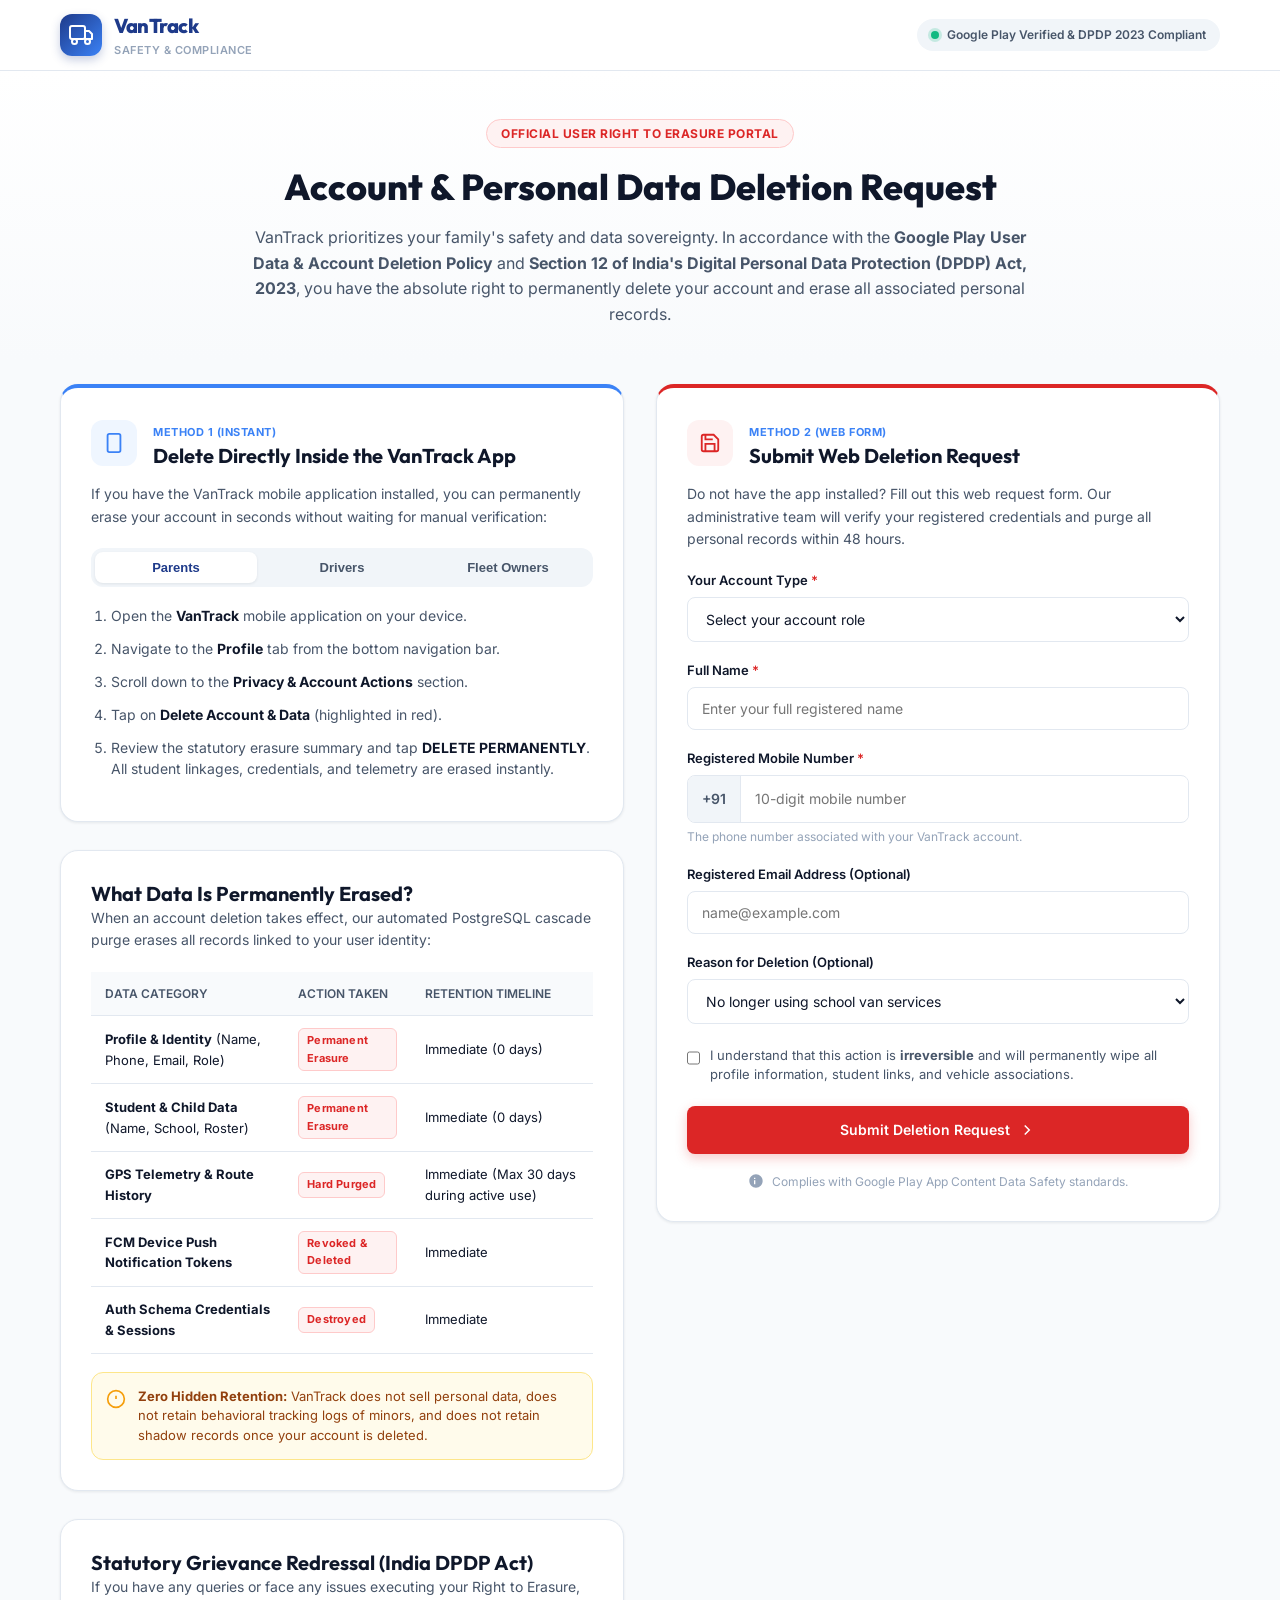
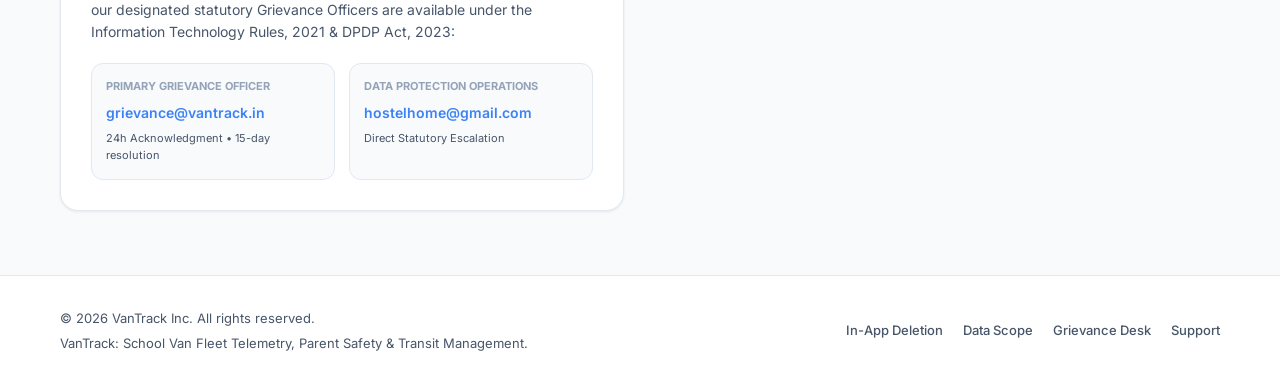
==== index.html @ 1c8c34f9 "Initial commit: VanTrack account deletion portal" ====
<!DOCTYPE html>
<html lang="en">
<head>
  <meta charset="UTF-8">
  <meta name="viewport" content="width=device-width, initial-scale=1.0">
  <title>Account & Data Deletion | VanTrack Official Portal</title>
  <meta name="description" content="Official account and personal data deletion portal for the VanTrack mobile application. Request erasure under Google Play Store policy and India DPDP Act 2023.">
  <meta name="robots" content="index, follow">
  
  <!-- Google Fonts: Outfit & Inter -->
  <link rel="preconnect" href="https://fonts.googleapis.com">
  <link rel="preconnect" href="https://fonts.gstatic.com" crossorigin>
  <link href="https://fonts.googleapis.com/css2?family=Inter:wght@400;500;600;700&family=Outfit:wght@500;600;700;800&display=swap" rel="stylesheet">
  
  <!-- Stylesheet -->
  <link rel="stylesheet" href="styles.css">
</head>
<body>
  <!-- Header / Navigation -->
  <header class="site-header">
    <div class="container header-container">
      <div class="brand">
        <div class="brand-icon">
          <svg viewBox="0 0 24 24" width="24" height="24" fill="none" stroke="currentColor" stroke-width="2" stroke-linecap="round" stroke-linejoin="round">
            <rect x="1" y="3" width="15" height="13" rx="2"></rect>
            <polygon points="16 8 20 8 23 11 23 16 16 16 16 8"></polygon>
            <circle cx="5.5" cy="18.5" r="2.5"></circle>
            <circle cx="18.5" cy="18.5" r="2.5"></circle>
          </svg>
        </div>
        <div class="brand-text">
          <span class="brand-title">VanTrack</span>
          <span class="brand-badge">Safety & Compliance</span>
        </div>
      </div>
      <div class="header-status">
        <span class="status-indicator"></span>
        <span class="status-label">Google Play Verified & DPDP 2023 Compliant</span>
      </div>
    </div>
  </header>

  <!-- Hero Section -->
  <main>
    <section class="hero-section">
      <div class="container hero-container">
        <div class="hero-tag">Official User Right to Erasure Portal</div>
        <h1 class="hero-title">Account & Personal Data Deletion Request</h1>
        <p class="hero-subtitle">
          VanTrack prioritizes your family's safety and data sovereignty. In accordance with the 
          <strong>Google Play User Data & Account Deletion Policy</strong> and <strong>Section 12 of India's Digital Personal Data Protection (DPDP) Act, 2023</strong>, 
          you have the absolute right to permanently delete your account and erase all associated personal records.
        </p>
      </div>
    </section>

    <!-- Content Grid -->
    <div class="container main-content-grid">
      
      <!-- Left Column: Options & Instructions -->
      <div class="info-column">
        
        <!-- Method 1: Instant In-App Deletion -->
        <article class="card highlight-card" id="in-app-instructions">
          <div class="card-header">
            <div class="card-icon in-app-icon">
              <svg viewBox="0 0 24 24" width="22" height="22" fill="none" stroke="currentColor" stroke-width="2">
                <rect x="5" y="2" width="14" height="20" rx="2" ry="2"></rect>
                <line x1="12" y1="18" x2="12.01" y2="18"></line>
              </svg>
            </div>
            <div>
              <span class="step-badge">Method 1 (Instant)</span>
              <h2 class="card-title">Delete Directly Inside the VanTrack App</h2>
            </div>
          </div>
          <p class="card-description">
            If you have the VanTrack mobile application installed, you can permanently erase your account in seconds without waiting for manual verification:
          </p>

          <!-- Role Selector Tabs -->
          <div class="tabs-nav" role="tablist">
            <button class="tab-btn active" id="tab-parent" data-target="guide-parent" role="tab">Parents</button>
            <button class="tab-btn" id="tab-driver" data-target="guide-driver" role="tab">Drivers</button>
            <button class="tab-btn" id="tab-owner" data-target="guide-owner" role="tab">Fleet Owners</button>
          </div>

          <!-- Guide Contents -->
          <div class="guide-content active" id="guide-parent">
            <ol class="step-list">
              <li>Open the <strong>VanTrack</strong> mobile application on your device.</li>
              <li>Navigate to the <strong>Profile</strong> tab from the bottom navigation bar.</li>
              <li>Scroll down to the <strong>Privacy & Account Actions</strong> section.</li>
              <li>Tap on <strong>Delete Account & Data</strong> (highlighted in red).</li>
              <li>Review the statutory erasure summary and tap <strong>DELETE PERMANENTLY</strong>. All student linkages, credentials, and telemetry are erased instantly.</li>
            </ol>
          </div>

          <div class="guide-content" id="guide-driver">
            <ol class="step-list">
              <li>Open the <strong>VanTrack Driver App</strong>.</li>
              <li>From the top-right menu or dashboard header, tap on <strong>Account Settings</strong>.</li>
              <li>Scroll to the <strong>Privacy & 30-Day Purge Policy</strong> section.</li>
              <li>Select <strong>Delete Account</strong> and confirm the prompt. Your driver license credentials, route linkages, and live telemetry stop and purge immediately.</li>
            </ol>
          </div>

          <div class="guide-content" id="guide-owner">
            <ol class="step-list">
              <li>Open the <strong>VanTrack Fleet Portal</strong> app.</li>
              <li>Open your <strong>Fleet Profile & Settings</strong>.</li>
              <li>Scroll to the <strong>Privacy & Account Actions</strong> card.</li>
              <li>Tap <strong>Delete Account & Records</strong> and confirm. Fleet roster associations, invitations, and company data will be permanently wiped.</li>
            </ol>
          </div>
        </article>

        <!-- Data Deletion Scope Details -->
        <article class="card" id="data-scope-card">
          <h2 class="card-title">What Data Is Permanently Erased?</h2>
          <p class="card-description">When an account deletion takes effect, our automated PostgreSQL cascade purge erases all records linked to your user identity:</p>
          
          <div class="table-wrapper">
            <table class="data-table">
              <thead>
                <tr>
                  <th>Data Category</th>
                  <th>Action Taken</th>
                  <th>Retention Timeline</th>
                </tr>
              </thead>
              <tbody>
                <tr>
                  <td><strong>Profile & Identity</strong> (Name, Phone, Email, Role)</td>
                  <td><span class="badge badge-purge">Permanent Erasure</span></td>
                  <td>Immediate (0 days)</td>
                </tr>
                <tr>
                  <td><strong>Student & Child Data</strong> (Name, School, Roster)</td>
                  <td><span class="badge badge-purge">Permanent Erasure</span></td>
                  <td>Immediate (0 days)</td>
                </tr>
                <tr>
                  <td><strong>GPS Telemetry & Route History</strong></td>
                  <td><span class="badge badge-purge">Hard Purged</span></td>
                  <td>Immediate (Max 30 days during active use)</td>
                </tr>
                <tr>
                  <td><strong>FCM Device Push Notification Tokens</strong></td>
                  <td><span class="badge badge-purge">Revoked & Deleted</span></td>
                  <td>Immediate</td>
                </tr>
                <tr>
                  <td><strong>Auth Schema Credentials & Sessions</strong></td>
                  <td><span class="badge badge-purge">Destroyed</span></td>
                  <td>Immediate</td>
                </tr>
              </tbody>
            </table>
          </div>
          <div class="alert-box">
            <svg viewBox="0 0 24 24" width="20" height="20" fill="none" stroke="currentColor" stroke-width="2">
              <circle cx="12" cy="12" r="10"></circle>
              <line x1="12" y1="8" x2="12" y2="12"></line>
              <line x1="12" y1="16" x2="12.01" y2="16"></line>
            </svg>
            <div>
              <strong>Zero Hidden Retention:</strong> VanTrack does not sell personal data, does not retain behavioral tracking logs of minors, and does not retain shadow records once your account is deleted.
            </div>
          </div>
        </article>

        <!-- DPDP & Statutory Grievance -->
        <article class="card" id="grievance-card">
          <h2 class="card-title">Statutory Grievance Redressal (India DPDP Act)</h2>
          <p class="card-description">If you have any queries or face any issues executing your Right to Erasure, our designated statutory Grievance Officers are available under the Information Technology Rules, 2021 & DPDP Act, 2023:</p>
          <div class="contact-grid">
            <div class="contact-box">
              <span class="contact-role">Primary Grievance Officer</span>
              <span class="contact-value"><a href="mailto:grievance@vantrack.in">grievance@vantrack.in</a></span>
              <span class="contact-sla">24h Acknowledgment &bull; 15-day resolution</span>
            </div>
            <div class="contact-box">
              <span class="contact-role">Data Protection Operations</span>
              <span class="contact-value"><a href="mailto:hostelhome@gmail.com">hostelhome@gmail.com</a></span>
              <span class="contact-sla">Direct Statutory Escalation</span>
            </div>
          </div>
        </article>
      </div>

      <!-- Right Column: Web Deletion Request Form -->
      <div class="form-column">
        <article class="card form-card" id="web-request-card">
          <div class="card-header">
            <div class="card-icon web-icon">
              <svg viewBox="0 0 24 24" width="22" height="22" fill="none" stroke="currentColor" stroke-width="2">
                <path d="M19 21H5a2 2 0 0 1-2-2V5a2 2 0 0 1 2-2h11l5 5v11a2 2 0 0 1-2 2z"></path>
                <polyline points="17 21 17 13 7 13 7 21"></polyline>
                <polyline points="7 3 7 8 15 8"></polyline>
              </svg>
            </div>
            <div>
              <span class="step-badge">Method 2 (Web Form)</span>
              <h2 class="card-title">Submit Web Deletion Request</h2>
            </div>
          </div>
          <p class="card-description">
            Do not have the app installed? Fill out this web request form. Our administrative team will verify your registered credentials and purge all personal records within 48 hours.
          </p>

          <form id="deletion-form" novalidate>
            <!-- User Role Selection -->
            <div class="form-group">
              <label for="user-role" class="form-label">Your Account Type <span class="required">*</span></label>
              <select id="user-role" class="form-control" required>
                <option value="" disabled selected>Select your account role</option>
                <option value="Parent / Guardian">Parent / Guardian</option>
                <option value="School Van Driver">School Van Driver</option>
                <option value="Fleet / Van Owner">Fleet / Van Owner</option>
              </select>
            </div>

            <!-- Full Name -->
            <div class="form-group">
              <label for="user-name" class="form-label">Full Name <span class="required">*</span></label>
              <input type="text" id="user-name" class="form-control" placeholder="Enter your full registered name" required>
            </div>

            <!-- Registered Phone Number -->
            <div class="form-group">
              <label for="user-phone" class="form-label">Registered Mobile Number <span class="required">*</span></label>
              <div class="input-with-prefix">
                <span class="prefix">+91</span>
                <input type="tel" id="user-phone" class="form-control" placeholder="10-digit mobile number" pattern="[0-9]{10}" required>
              </div>
              <span class="form-hint">The phone number associated with your VanTrack account.</span>
            </div>

            <!-- Registered Email -->
            <div class="form-group">
              <label for="user-email" class="form-label">Registered Email Address (Optional)</label>
              <input type="email" id="user-email" class="form-control" placeholder="name@example.com">
            </div>

            <!-- Reason for Deletion -->
            <div class="form-group">
              <label for="deletion-reason" class="form-label">Reason for Deletion (Optional)</label>
              <select id="deletion-reason" class="form-control">
                <option value="No longer using school van services">No longer using school van services</option>
                <option value="Child graduated or changed school">Child graduated or changed school</option>
                <option value="Privacy / Data concerns">Privacy / Data concerns</option>
                <option value="Driver / Owner changed fleet">Driver / Owner changed fleet</option>
                <option value="Other">Other</option>
              </select>
            </div>

            <!-- Confirmation Checkbox -->
            <div class="form-checkbox-group">
              <input type="checkbox" id="confirm-deletion" class="form-checkbox" required>
              <label for="confirm-deletion" class="checkbox-label">
                I understand that this action is <strong>irreversible</strong> and will permanently wipe all profile information, student links, and vehicle associations.
              </label>
            </div>

            <!-- Submit Button -->
            <button type="submit" id="submit-btn" class="btn btn-delete">
              <span class="btn-text">Submit Deletion Request</span>
              <svg viewBox="0 0 24 24" width="18" height="18" fill="none" stroke="currentColor" stroke-width="2">
                <polyline points="9 18 15 12 9 6"></polyline>
              </svg>
            </button>
          </form>

          <div class="google-policy-footer">
            <svg viewBox="0 0 24 24" width="16" height="16" fill="currentColor">
              <path d="M12 2C6.48 2 2 6.48 2 12s4.48 10 10 10 10-4.48 10-10S17.52 2 12 2zm-1 15h-2v-6h2v6zm0-8h-2V7h2v2z"/>
            </svg>
            <span>Complies with Google Play App Content Data Safety standards.</span>
          </div>
        </article>
      </div>

    </div>
  </main>

  <!-- Submission Confirmation Modal -->
  <div class="modal-backdrop" id="confirmation-modal" aria-hidden="true" role="dialog">
    <div class="modal-card">
      <div class="modal-header">
        <div class="modal-icon-success">
          <svg viewBox="0 0 24 24" width="28" height="28" fill="none" stroke="currentColor" stroke-width="2.5">
            <polyline points="20 6 9 17 4 12"></polyline>
          </svg>
        </div>
        <h3 class="modal-title">Deletion Request Prepared</h3>
      </div>
      <div class="modal-body">
        <p>Your official request has been generated with Reference ID:</p>
        <div class="ticket-id-badge" id="modal-ticket-id">VT-DEL-000000</div>
        
        <div class="modal-details" id="modal-summary-content">
          <!-- Populated by script.js -->
        </div>

        <p class="modal-instructions">
          To complete your verified identity check, tap the button below to dispatch this pre-filled request directly to our Data Protection & Grievance desk.
        </p>
      </div>
      <div class="modal-actions">
        <button type="button" class="btn btn-secondary" id="modal-copy-btn">Copy Details</button>
        <a href="#" class="btn btn-primary" id="modal-email-btn">Dispatch via Email</a>
      </div>
    </div>
  </div>

  <!-- Footer -->
  <footer class="site-footer">
    <div class="container footer-container">
      <div class="footer-left">
        <p>&copy; 2026 VanTrack Inc. All rights reserved.</p>
        <p class="footer-note">VanTrack: School Van Fleet Telemetry, Parent Safety & Transit Management.</p>
      </div>
      <div class="footer-links">
        <a href="#in-app-instructions">In-App Deletion</a>
        <a href="#data-scope-card">Data Scope</a>
        <a href="mailto:grievance@vantrack.in">Grievance Desk</a>
        <a href="mailto:support@vantrack.in">Support</a>
      </div>
    </div>
  </footer>

  <!-- Script -->
  <script src="script.js"></script>
</body>
</html>
---- styles.css ----
/* ==============================================================================
   VanTrack Account Deletion & Data Erasure Portal Stylesheet
   Mobile-Optimized & Responsive Clean Design System
   ============================================================================== */

:root {
  --primary: #1E3A8A;
  --primary-light: #3B82F6;
  --accent: #F59E0B;
  --bg-main: #F8FAFC;
  --bg-surface: #FFFFFF;
  --text-primary: #0F172A;
  --text-secondary: #475569;
  --text-muted: #94A3B8;
  --border-light: #E2E8F0;
  --danger: #DC2626;
  --danger-hover: #B91C1C;
  --danger-bg: #FEF2F2;
  --danger-border: #FECACA;
  --success: #10B981;
  --success-bg: #ECFDF5;
  --shadow-sm: 0 1px 3px rgba(15, 23, 42, 0.08);
  --shadow-md: 0 4px 12px rgba(15, 23, 42, 0.08);
  --shadow-lg: 0 10px 25px rgba(15, 23, 42, 0.1);
  --radius-sm: 8px;
  --radius-md: 12px;
  --radius-lg: 18px;
  --font-heading: 'Outfit', sans-serif;
  --font-body: 'Inter', -apple-system, BlinkMacSystemFont, 'Segoe UI', Roboto, sans-serif;
}

* {
  box-sizing: border-box;
  margin: 0;
  padding: 0;
}

body {
  font-family: var(--font-body);
  background-color: var(--bg-main);
  color: var(--text-primary);
  line-height: 1.6;
  -webkit-font-smoothing: antialiased;
}

/* Containers */
.container {
  width: 100%;
  max-width: 1200px;
  margin: 0 auto;
  padding: 0 20px;
}

/* Header */
.site-header {
  background: #FFFFFF;
  border-bottom: 1px solid var(--border-light);
  position: sticky;
  top: 0;
  z-index: 50;
  backdrop-filter: blur(8px);
}

.header-container {
  display: flex;
  align-items: center;
  justify-content: space-between;
  height: 70px;
}

.brand {
  display: flex;
  align-items: center;
  gap: 12px;
}

.brand-icon {
  background: linear-gradient(135deg, var(--primary), var(--primary-light));
  color: #FFFFFF;
  width: 42px;
  height: 42px;
  border-radius: var(--radius-md);
  display: flex;
  align-items: center;
  justify-content: center;
  box-shadow: 0 4px 10px rgba(30, 58, 138, 0.25);
}

.brand-text {
  display: flex;
  flex-direction: column;
}

.brand-title {
  font-family: var(--font-heading);
  font-size: 20px;
  font-weight: 800;
  color: var(--primary);
  letter-spacing: -0.5px;
}

.brand-badge {
  font-size: 11px;
  font-weight: 600;
  text-transform: uppercase;
  letter-spacing: 0.5px;
  color: var(--text-muted);
}

.header-status {
  display: flex;
  align-items: center;
  gap: 8px;
  background: #F1F5F9;
  padding: 6px 14px;
  border-radius: 30px;
}

.status-indicator {
  width: 8px;
  height: 8px;
  border-radius: 50%;
  background-color: var(--success);
  box-shadow: 0 0 0 3px rgba(16, 185, 129, 0.2);
}

.status-label {
  font-size: 12px;
  font-weight: 600;
  color: var(--text-secondary);
}

/* Hero Section */
.hero-section {
  padding: 48px 0 32px 0;
  text-align: center;
  background: linear-gradient(180deg, #FFFFFF 0%, var(--bg-main) 100%);
}

.hero-tag {
  display: inline-block;
  background-color: var(--danger-bg);
  color: var(--danger);
  border: 1px solid var(--danger-border);
  font-size: 12px;
  font-weight: 700;
  text-transform: uppercase;
  letter-spacing: 0.5px;
  padding: 4px 14px;
  border-radius: 20px;
  margin-bottom: 16px;
}

.hero-title {
  font-family: var(--font-heading);
  font-size: 36px;
  font-weight: 800;
  color: var(--text-primary);
  line-height: 1.25;
  margin-bottom: 16px;
}

.hero-subtitle {
  max-width: 780px;
  margin: 0 auto;
  font-size: 16px;
  color: var(--text-secondary);
  line-height: 1.6;
}

/* Main Grid Layout */
.main-content-grid {
  display: grid;
  grid-template-columns: 1fr 1fr;
  gap: 32px;
  margin: 24px auto 64px auto;
  align-items: start;
}

.info-column,
.form-column {
  display: flex;
  flex-direction: column;
  gap: 28px;
}

/* Card Styling */
.card {
  background: var(--bg-surface);
  border: 1px solid var(--border-light);
  border-radius: var(--radius-lg);
  padding: 30px;
  box-shadow: var(--shadow-sm);
  transition: transform 0.2s ease, box-shadow 0.2s ease;
}

.card:hover {
  box-shadow: var(--shadow-md);
}

.highlight-card {
  border-top: 4px solid var(--primary-light);
}

.card-header {
  display: flex;
  align-items: center;
  gap: 16px;
  margin-bottom: 14px;
}

.card-icon {
  width: 46px;
  height: 46px;
  border-radius: var(--radius-md);
  display: flex;
  align-items: center;
  justify-content: center;
  flex-shrink: 0;
}

.in-app-icon {
  background: #EFF6FF;
  color: var(--primary-light);
}

.web-icon {
  background: var(--danger-bg);
  color: var(--danger);
}

.step-badge {
  font-size: 11px;
  font-weight: 700;
  text-transform: uppercase;
  color: var(--primary-light);
  letter-spacing: 0.5px;
}

.card-title {
  font-family: var(--font-heading);
  font-size: 20px;
  font-weight: 700;
  color: var(--text-primary);
  line-height: 1.3;
}

.card-description {
  font-size: 14px;
  color: var(--text-secondary);
  margin-bottom: 20px;
}

/* Tabs */
.tabs-nav {
  display: flex;
  background: #F1F5F9;
  border-radius: var(--radius-md);
  padding: 4px;
  gap: 4px;
  margin-bottom: 18px;
}

.tab-btn {
  flex: 1;
  border: none;
  background: transparent;
  padding: 8px 12px;
  font-size: 13px;
  font-weight: 600;
  color: var(--text-secondary);
  border-radius: var(--radius-sm);
  cursor: pointer;
  transition: all 0.2s ease;
}

.tab-btn.active {
  background: #FFFFFF;
  color: var(--primary);
  box-shadow: var(--shadow-sm);
}

/* Step List */
.guide-content {
  display: none;
}

.guide-content.active {
  display: block;
}

.step-list {
  padding-left: 20px;
  font-size: 14px;
  color: var(--text-secondary);
}

.step-list li {
  margin-bottom: 12px;
  line-height: 1.5;
}

.step-list li strong {
  color: var(--text-primary);
}

/* Table */
.table-wrapper {
  overflow-x: auto;
  margin-bottom: 18px;
}

.data-table {
  width: 100%;
  border-collapse: collapse;
  font-size: 13px;
}

.data-table th,
.data-table td {
  padding: 12px 14px;
  text-align: left;
  border-bottom: 1px solid var(--border-light);
}

.data-table th {
  background: #F8FAFC;
  color: var(--text-secondary);
  font-weight: 600;
  font-size: 12px;
  text-transform: uppercase;
}

.badge {
  display: inline-block;
  padding: 3px 8px;
  border-radius: 6px;
  font-size: 11px;
  font-weight: 700;
  letter-spacing: 0.2px;
}

.badge-purge {
  background: var(--danger-bg);
  color: var(--danger);
  border: 1px solid var(--danger-border);
}

/* Alert Box */
.alert-box {
  display: flex;
  align-items: flex-start;
  gap: 12px;
  background: #FFFBEB;
  border: 1px solid #FDE68A;
  padding: 14px;
  border-radius: var(--radius-md);
  font-size: 13px;
  color: #92400E;
  line-height: 1.5;
}

.alert-box svg {
  flex-shrink: 0;
  margin-top: 2px;
  color: var(--accent);
}

/* Contact Grid */
.contact-grid {
  display: grid;
  grid-template-columns: 1fr 1fr;
  gap: 14px;
  margin-top: 14px;
}

.contact-box {
  background: #F8FAFC;
  border: 1px solid var(--border-light);
  border-radius: var(--radius-md);
  padding: 14px;
  display: flex;
  flex-direction: column;
}

.contact-role {
  font-size: 11px;
  font-weight: 700;
  text-transform: uppercase;
  color: var(--text-muted);
  margin-bottom: 4px;
}

.contact-value a {
  color: var(--primary-light);
  font-weight: 600;
  font-size: 14px;
  text-decoration: none;
  word-break: break-all;
}

.contact-value a:hover {
  text-decoration: underline;
}

.contact-sla {
  font-size: 11px;
  color: var(--text-secondary);
  margin-top: 4px;
}

/* Form Card */
.form-card {
  border-top: 4px solid var(--danger);
  position: sticky;
  top: 90px;
}

.form-group {
  margin-bottom: 18px;
}

.form-label {
  display: block;
  font-size: 13px;
  font-weight: 600;
  color: var(--text-primary);
  margin-bottom: 6px;
}

.required {
  color: var(--danger);
}

.form-control {
  width: 100%;
  padding: 12px 14px;
  font-size: 14px;
  font-family: inherit;
  color: var(--text-primary);
  background: #FFFFFF;
  border: 1px solid var(--border-light);
  border-radius: var(--radius-sm);
  outline: none;
  transition: border-color 0.2s, box-shadow 0.2s;
}

.form-control:focus {
  border-color: var(--primary-light);
  box-shadow: 0 0 0 3px rgba(59, 130, 246, 0.15);
}

.input-with-prefix {
  display: flex;
  align-items: center;
  border: 1px solid var(--border-light);
  border-radius: var(--radius-sm);
  overflow: hidden;
  background: #FFFFFF;
}

.input-with-prefix:focus-within {
  border-color: var(--primary-light);
  box-shadow: 0 0 0 3px rgba(59, 130, 246, 0.15);
}

.prefix {
  background: #F1F5F9;
  padding: 12px 14px;
  font-size: 14px;
  font-weight: 600;
  color: var(--text-secondary);
  border-right: 1px solid var(--border-light);
}

.input-with-prefix .form-control {
  border: none;
  border-radius: 0;
  padding: 12px 14px;
}

.input-with-prefix .form-control:focus {
  box-shadow: none;
}

.form-hint {
  display: block;
  font-size: 12px;
  color: var(--text-muted);
  margin-top: 4px;
}

.form-checkbox-group {
  display: flex;
  align-items: flex-start;
  gap: 10px;
  margin: 22px 0;
}

.form-checkbox {
  margin-top: 3px;
  width: 18px;
  height: 18px;
  accent-color: var(--danger);
  cursor: pointer;
}

.checkbox-label {
  font-size: 13px;
  color: var(--text-secondary);
  line-height: 1.45;
  cursor: pointer;
}

/* Buttons */
.btn {
  display: inline-flex;
  align-items: center;
  justify-content: center;
  gap: 8px;
  font-family: inherit;
  font-weight: 600;
  font-size: 14px;
  padding: 12px 20px;
  border-radius: var(--radius-sm);
  cursor: pointer;
  border: none;
  text-decoration: none;
  transition: all 0.2s ease;
  min-height: 48px;
}

.btn-delete {
  width: 100%;
  background: var(--danger);
  color: #FFFFFF;
  box-shadow: 0 4px 12px rgba(220, 38, 38, 0.25);
}

.btn-delete:hover {
  background: var(--danger-hover);
  box-shadow: 0 6px 16px rgba(220, 38, 38, 0.35);
}

.btn-primary {
  background: var(--primary);
  color: #FFFFFF;
}

.btn-primary:hover {
  background: var(--primary-light);
}

.btn-secondary {
  background: #E2E8F0;
  color: var(--text-primary);
}

.btn-secondary:hover {
  background: #CBD5E1;
}

.google-policy-footer {
  display: flex;
  align-items: center;
  gap: 8px;
  margin-top: 18px;
  font-size: 12px;
  color: var(--text-muted);
  justify-content: center;
}

/* Modal */
.modal-backdrop {
  display: none;
  position: fixed;
  top: 0;
  left: 0;
  width: 100vw;
  height: 100vh;
  background: rgba(15, 23, 42, 0.6);
  backdrop-filter: blur(4px);
  z-index: 100;
  align-items: center;
  justify-content: center;
  padding: 20px;
}

.modal-backdrop.open {
  display: flex;
}

.modal-card {
  background: #FFFFFF;
  border-radius: var(--radius-lg);
  padding: 32px;
  max-width: 520px;
  width: 100%;
  box-shadow: var(--shadow-lg);
  animation: slideUp 0.25s cubic-bezier(0.16, 1, 0.3, 1);
}

@keyframes slideUp {
  from {
    opacity: 0;
    transform: translateY(20px) scale(0.97);
  }
  to {
    opacity: 1;
    transform: translateY(0) scale(1);
  }
}

.modal-header {
  text-align: center;
  margin-bottom: 16px;
}

.modal-icon-success {
  width: 56px;
  height: 56px;
  background: var(--success-bg);
  color: var(--success);
  border-radius: 50%;
  display: flex;
  align-items: center;
  justify-content: center;
  margin: 0 auto 12px auto;
}

.modal-title {
  font-family: var(--font-heading);
  font-size: 22px;
  color: var(--text-primary);
}

.modal-body {
  text-align: center;
  font-size: 14px;
  color: var(--text-secondary);
}

.ticket-id-badge {
  display: inline-block;
  background: #EFF6FF;
  border: 1px dashed var(--primary-light);
  color: var(--primary);
  font-family: monospace;
  font-size: 16px;
  font-weight: 700;
  padding: 6px 16px;
  border-radius: var(--radius-sm);
  margin: 10px 0 16px 0;
}

.modal-details {
  background: #F8FAFC;
  border: 1px solid var(--border-light);
  border-radius: var(--radius-sm);
  padding: 12px;
  text-align: left;
  font-size: 12px;
  margin-bottom: 16px;
  line-height: 1.6;
}

.modal-instructions {
  font-size: 13px;
  color: var(--text-muted);
  margin-bottom: 24px;
}

.modal-actions {
  display: grid;
  grid-template-columns: 1fr 1fr;
  gap: 12px;
}

/* Footer */
.site-footer {
  background: #FFFFFF;
  border-top: 1px solid var(--border-light);
  padding: 32px 0;
  margin-top: 40px;
}

.footer-container {
  display: flex;
  justify-content: space-between;
  align-items: center;
  flex-wrap: wrap;
  gap: 16px;
}

.footer-left p {
  font-size: 13px;
  color: var(--text-secondary);
}

.footer-note {
  font-size: 11px;
  color: var(--text-muted);
  margin-top: 4px;
}

.footer-links {
  display: flex;
  gap: 20px;
}

.footer-links a {
  font-size: 13px;
  color: var(--text-secondary);
  text-decoration: none;
  font-weight: 500;
}

.footer-links a:hover {
  color: var(--primary);
  text-decoration: underline;
}

/* Mobile & Tablet Responsiveness */
@media (max-width: 900px) {
  .main-content-grid {
    grid-template-columns: 1fr;
    gap: 24px;
  }
  
  .form-card {
    position: static;
  }
  
  .hero-title {
    font-size: 28px;
  }
}

@media (max-width: 600px) {
  .header-container {
    height: auto;
    padding: 14px 20px;
    flex-direction: column;
    gap: 10px;
    align-items: flex-start;
  }
  
  .header-status {
    width: 100%;
    justify-content: center;
  }

  .hero-section {
    padding: 28px 0 20px 0;
  }
  
  .hero-title {
    font-size: 24px;
  }

  .hero-subtitle {
    font-size: 14px;
  }

  .card {
    padding: 20px;
  }

  .contact-grid {
    grid-template-columns: 1fr;
  }

  .modal-actions {
    grid-template-columns: 1fr;
  }

  .footer-container {
    flex-direction: column;
    text-align: center;
  }

  .footer-links {
    justify-content: center;
    flex-wrap: wrap;
    gap: 12px;
  }
}
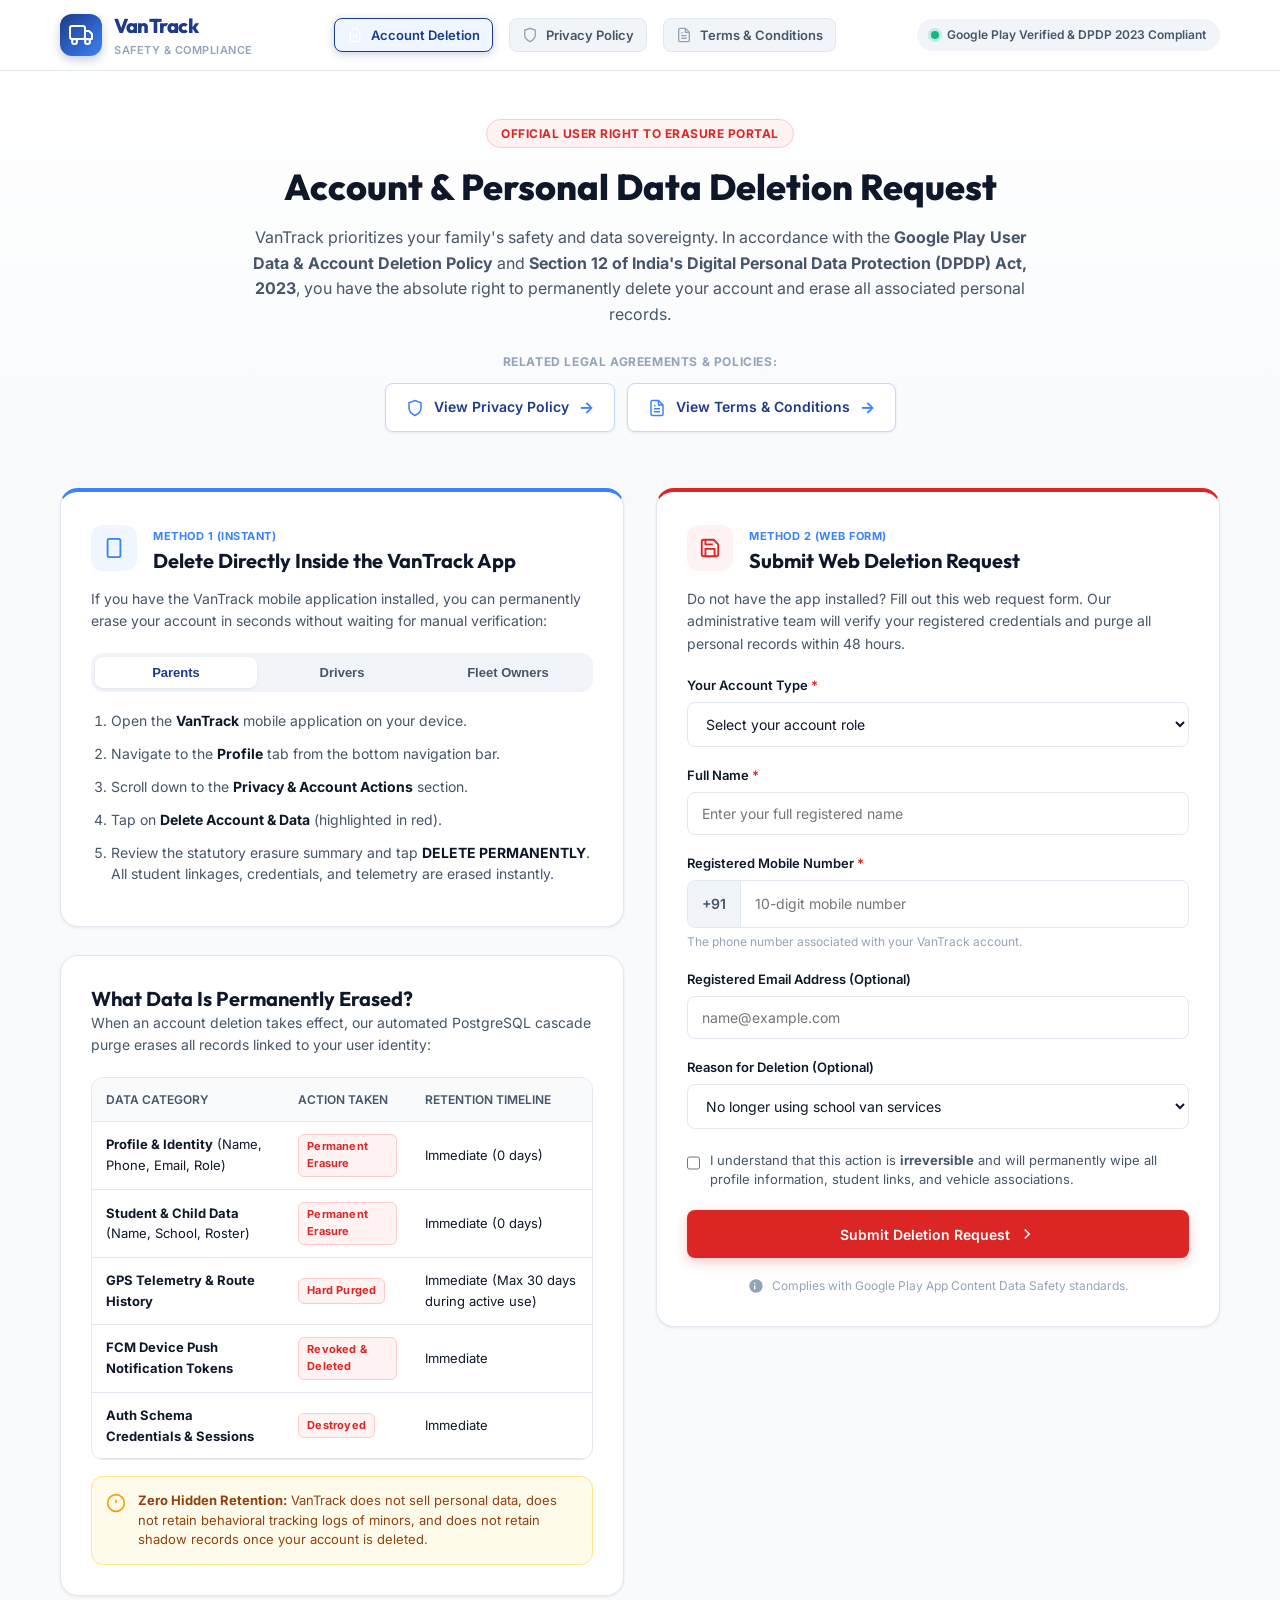
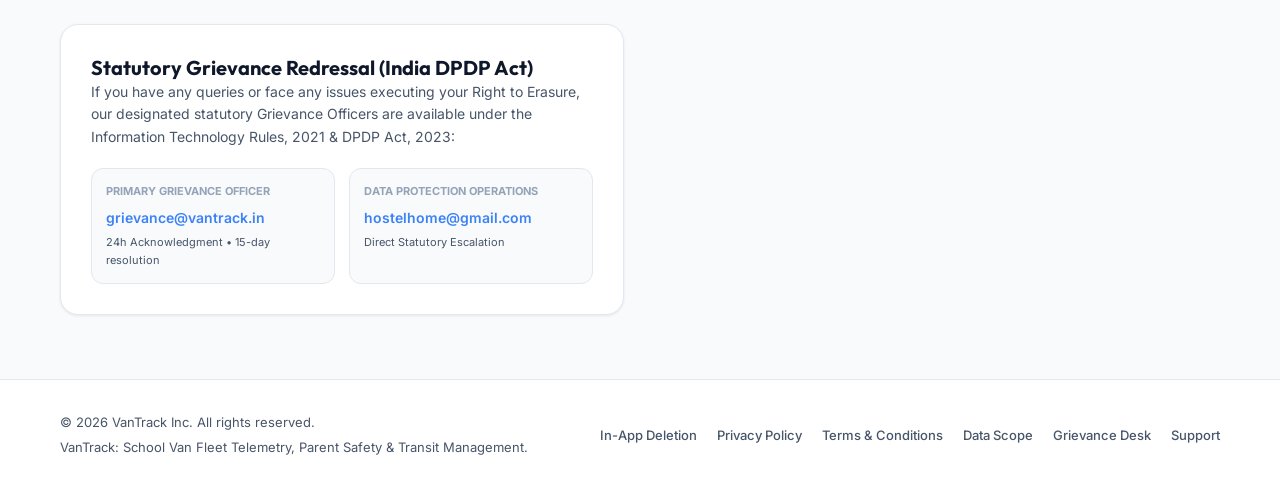
==== commit 00791ee9: "Add Privacy Policy, Terms & Conditions, and cross-page navigation buttons" ====
--- a/index.html
+++ b/index.html
@@ -33,6 +33,32 @@
           <span class="brand-badge">Safety & Compliance</span>
         </div>
       </div>
+      <nav class="header-nav" aria-label="Main Navigation">
+        <a href="index.html" class="header-link active">
+          <svg viewBox="0 0 24 24" width="16" height="16" fill="none" stroke="currentColor" stroke-width="2">
+            <path d="M19 6v14a2 2 0 0 1-2 2H7a2 2 0 0 1-2-2V6m3 0V4a2 2 0 0 1 2-2h4a2 2 0 0 1 2 2v2"></path>
+            <line x1="10" y1="11" x2="10" y2="17"></line>
+            <line x1="14" y1="11" x2="14" y2="17"></line>
+          </svg>
+          <span>Account Deletion</span>
+        </a>
+        <a href="privacy_policy.html" class="header-link">
+          <svg viewBox="0 0 24 24" width="16" height="16" fill="none" stroke="currentColor" stroke-width="2">
+            <path d="M12 22s8-4 8-10V5l-8-3-8 3v7c0 6 8 10 8 10z"></path>
+          </svg>
+          <span>Privacy Policy</span>
+        </a>
+        <a href="terms_conditions.html" class="header-link">
+          <svg viewBox="0 0 24 24" width="16" height="16" fill="none" stroke="currentColor" stroke-width="2">
+            <path d="M14 2H6a2 2 0 0 0-2 2v16a2 2 0 0 0 2 2h12a2 2 0 0 0 2-2V8z"></path>
+            <polyline points="14 2 14 8 20 8"></polyline>
+            <line x1="16" y1="13" x2="8" y2="13"></line>
+            <line x1="16" y1="17" x2="8" y2="17"></line>
+            <polyline points="10 9 9 9 8 9"></polyline>
+          </svg>
+          <span>Terms &amp; Conditions</span>
+        </a>
+      </nav>
       <div class="header-status">
         <span class="status-indicator"></span>
         <span class="status-label">Google Play Verified & DPDP 2023 Compliant</span>
@@ -51,6 +77,31 @@
           <strong>Google Play User Data & Account Deletion Policy</strong> and <strong>Section 12 of India's Digital Personal Data Protection (DPDP) Act, 2023</strong>, 
           you have the absolute right to permanently delete your account and erase all associated personal records.
         </p>
+
+        <!-- Clearly Visible Policy Cross-Navigation Buttons -->
+        <div class="page-quick-nav">
+          <span class="quick-nav-label">Related Legal Agreements & Policies:</span>
+          <div class="quick-nav-buttons">
+            <a href="privacy_policy.html" class="btn-policy-quick">
+              <svg viewBox="0 0 24 24" width="18" height="18" fill="none" stroke="currentColor" stroke-width="2">
+                <path d="M12 22s8-4 8-10V5l-8-3-8 3v7c0 6 8 10 8 10z"></path>
+              </svg>
+              <span>View Privacy Policy</span>
+              <span class="quick-arrow">&rarr;</span>
+            </a>
+            <a href="terms_conditions.html" class="btn-policy-quick">
+              <svg viewBox="0 0 24 24" width="18" height="18" fill="none" stroke="currentColor" stroke-width="2">
+                <path d="M14 2H6a2 2 0 0 0-2 2v16a2 2 0 0 0 2 2h12a2 2 0 0 0 2-2V8z"></path>
+                <polyline points="14 2 14 8 20 8"></polyline>
+                <line x1="16" y1="13" x2="8" y2="13"></line>
+                <line x1="16" y1="17" x2="8" y2="17"></line>
+                <polyline points="10 9 9 9 8 9"></polyline>
+              </svg>
+              <span>View Terms &amp; Conditions</span>
+              <span class="quick-arrow">&rarr;</span>
+            </a>
+          </div>
+        </div>
       </div>
     </section>
 
@@ -323,6 +374,8 @@
       </div>
       <div class="footer-links">
         <a href="#in-app-instructions">In-App Deletion</a>
+        <a href="privacy_policy.html">Privacy Policy</a>
+        <a href="terms_conditions.html">Terms & Conditions</a>
         <a href="#data-scope-card">Data Scope</a>
         <a href="mailto:grievance@vantrack.in">Grievance Desk</a>
         <a href="mailto:support@vantrack.in">Support</a>
--- a/styles.css
+++ b/styles.css
@@ -130,6 +130,189 @@
   color: var(--text-secondary);
 }
 
+/* Header Navigation Buttons */
+.header-nav {
+  display: flex;
+  align-items: center;
+  gap: 8px;
+}
+
+.header-link {
+  display: inline-flex;
+  align-items: center;
+  gap: 8px;
+  padding: 8px 16px;
+  font-size: 13px;
+  font-weight: 600;
+  color: var(--text-secondary);
+  background: #F1F5F9;
+  border: 1px solid var(--border-light);
+  border-radius: 30px;
+  text-decoration: none;
+  transition: all 0.2s cubic-bezier(0.16, 1, 0.3, 1);
+  white-space: nowrap;
+}
+
+.header-link svg {
+  flex-shrink: 0;
+  color: var(--text-muted);
+  transition: color 0.2s ease;
+}
+
+.header-link:hover {
+  background: #E2E8F0;
+  color: var(--primary);
+  border-color: #CBD5E1;
+  transform: translateY(-1px);
+}
+
+.header-link:hover svg {
+  color: var(--primary);
+}
+
+.header-link.active {
+  background: var(--primary);
+  color: #FFFFFF;
+  border-color: var(--primary);
+  box-shadow: 0 2px 8px rgba(30, 58, 138, 0.25);
+}
+
+.header-link.active svg {
+  color: #FFFFFF;
+}
+
+/* Prominent Quick-Switch Action Buttons (Visible across all pages) */
+.page-quick-nav {
+  margin-top: 24px;
+  display: flex;
+  flex-direction: column;
+  align-items: center;
+  gap: 12px;
+  width: 100%;
+}
+
+.quick-nav-label {
+  font-size: 12px;
+  font-weight: 700;
+  text-transform: uppercase;
+  letter-spacing: 0.6px;
+  color: var(--text-muted);
+  display: flex;
+  align-items: center;
+  gap: 6px;
+}
+
+.quick-nav-buttons {
+  display: flex;
+  flex-wrap: wrap;
+  gap: 12px;
+  justify-content: center;
+  width: 100%;
+}
+
+.btn-policy-quick {
+  display: inline-flex;
+  align-items: center;
+  gap: 10px;
+  padding: 11px 20px;
+  font-size: 14px;
+  font-weight: 600;
+  color: var(--primary);
+  background: #FFFFFF;
+  border: 1.5px solid #BFDBFE;
+  border-radius: var(--radius-sm);
+  text-decoration: none;
+  box-shadow: var(--shadow-sm);
+  transition: all 0.2s cubic-bezier(0.16, 1, 0.3, 1);
+  min-height: 44px;
+}
+
+.btn-policy-quick svg {
+  color: var(--primary-light);
+  flex-shrink: 0;
+  transition: transform 0.2s ease;
+}
+
+.btn-policy-quick .quick-arrow {
+  color: var(--primary-light);
+  font-size: 16px;
+  font-weight: 700;
+  transition: transform 0.2s ease;
+}
+
+.btn-policy-quick:hover {
+  background: var(--primary);
+  color: #FFFFFF;
+  border-color: var(--primary);
+  transform: translateY(-2px);
+  box-shadow: 0 6px 16px rgba(30, 58, 138, 0.2);
+}
+
+.btn-policy-quick:hover svg {
+  color: #FFFFFF;
+  transform: scale(1.1);
+}
+
+.btn-policy-quick:hover .quick-arrow {
+  color: #FFFFFF;
+  transform: translateX(3px);
+}
+
+/* Sidebar Quick Switcher for Legal Pages */
+.toc-quick-switch {
+  background: #F8FAFC;
+  border: 1px solid var(--border-light);
+  border-radius: var(--radius-sm);
+  padding: 12px;
+  margin-bottom: 14px;
+}
+
+.toc-quick-label {
+  display: block;
+  font-size: 11px;
+  font-weight: 700;
+  text-transform: uppercase;
+  color: var(--text-muted);
+  margin-bottom: 8px;
+  letter-spacing: 0.5px;
+}
+
+.toc-quick-buttons {
+  display: flex;
+  flex-direction: column;
+  gap: 6px;
+}
+
+.toc-quick-btn {
+  display: flex;
+  align-items: center;
+  gap: 8px;
+  padding: 8px 12px;
+  font-size: 12.5px;
+  font-weight: 600;
+  color: var(--primary);
+  background: #FFFFFF;
+  border: 1px solid #BFDBFE;
+  border-radius: 6px;
+  text-decoration: none;
+  transition: all 0.15s ease;
+}
+
+.toc-quick-btn svg {
+  color: var(--primary-light);
+  flex-shrink: 0;
+}
+
+.toc-quick-btn:hover {
+  background: var(--primary);
+  color: #FFFFFF;
+  border-color: var(--primary);
+}
+
+.toc-quick-btn:hover svg {
+  color: #FFFFFF;
+}
+
 /* Hero Section */
 .hero-section {
   padding: 48px 0 32px 0;
@@ -785,3 +968,774 @@
     gap: 12px;
   }
 }
+
+/* ==============================================================================
+   Terms & Conditions Legal Page Specific Styling
+   Responsive, Mobile-First, Accessible & Print-Friendly
+   ============================================================================== */
+
+/* Header Navigation Links */
+.header-nav {
+  display: flex;
+  align-items: center;
+  gap: 16px;
+}
+
+.header-link {
+  font-size: 13px;
+  font-weight: 600;
+  color: var(--text-secondary);
+  text-decoration: none;
+  padding: 6px 12px;
+  border-radius: var(--radius-sm);
+  transition: all 0.2s ease;
+}
+
+.header-link:hover {
+  color: var(--primary);
+  background: #F1F5F9;
+}
+
+.header-link.active {
+  color: var(--primary);
+  background: #EFF6FF;
+}
+
+/* Legal Hero Section */
+.legal-hero {
+  padding: 44px 0 28px 0;
+  background: linear-gradient(180deg, #FFFFFF 0%, var(--bg-main) 100%);
+  border-bottom: 1px solid var(--border-light);
+}
+
+.legal-meta-bar {
+  display: flex;
+  flex-wrap: wrap;
+  align-items: center;
+  gap: 12px;
+  margin-bottom: 16px;
+}
+
+.meta-pill {
+  display: inline-flex;
+  align-items: center;
+  gap: 6px;
+  font-size: 12px;
+  font-weight: 600;
+  padding: 4px 12px;
+  border-radius: 20px;
+  background: #F1F5F9;
+  color: var(--text-secondary);
+  border: 1px solid var(--border-light);
+}
+
+.meta-pill-primary {
+  background: #EFF6FF;
+  color: var(--primary);
+  border-color: #BFDBFE;
+}
+
+.meta-pill-accent {
+  background: #FEF3C7;
+  color: #B45309;
+  border-color: #FDE68A;
+}
+
+.legal-hero-actions {
+  display: flex;
+  flex-wrap: wrap;
+  gap: 12px;
+  margin-top: 20px;
+}
+
+.btn-sm {
+  padding: 8px 16px;
+  font-size: 13px;
+  font-weight: 600;
+  border-radius: var(--radius-sm);
+  cursor: pointer;
+  display: inline-flex;
+  align-items: center;
+  gap: 8px;
+  text-decoration: none;
+  transition: all 0.2s ease;
+  border: 1px solid var(--border-light);
+}
+
+.btn-outline {
+  background: #FFFFFF;
+  color: var(--text-secondary);
+}
+
+.btn-outline:hover {
+  background: #F8FAFC;
+  color: var(--primary);
+  border-color: var(--primary-light);
+}
+
+/* Legal Layout: Sidebar TOC + Main Content */
+.legal-layout {
+  display: grid;
+  grid-template-columns: 290px 1fr;
+  gap: 36px;
+  margin: 32px auto 64px auto;
+  align-items: start;
+}
+
+/* Sticky Table of Contents (TOC) */
+.toc-sidebar {
+  position: sticky;
+  top: 90px;
+  background: var(--bg-surface);
+  border: 1px solid var(--border-light);
+  border-radius: var(--radius-lg);
+  padding: 20px;
+  box-shadow: var(--shadow-sm);
+  max-height: calc(100vh - 110px);
+  overflow-y: auto;
+}
+
+.toc-header {
+  display: flex;
+  align-items: center;
+  justify-content: space-between;
+  margin-bottom: 14px;
+  padding-bottom: 12px;
+  border-bottom: 1px solid var(--border-light);
+}
+
+.toc-title {
+  font-family: var(--font-heading);
+  font-size: 15px;
+  font-weight: 700;
+  color: var(--text-primary);
+  display: flex;
+  align-items: center;
+  gap: 8px;
+}
+
+.toc-search {
+  position: relative;
+  margin-bottom: 14px;
+}
+
+.toc-search input {
+  width: 100%;
+  padding: 8px 12px 8px 32px;
+  font-size: 12px;
+  border: 1px solid var(--border-light);
+  border-radius: var(--radius-sm);
+  background: #F8FAFC;
+  color: var(--text-primary);
+  outline: none;
+}
+
+.toc-search input:focus {
+  border-color: var(--primary-light);
+  background: #FFFFFF;
+  box-shadow: 0 0 0 3px rgba(59, 130, 246, 0.15);
+}
+
+.toc-search svg {
+  position: absolute;
+  left: 10px;
+  top: 50%;
+  transform: translateY(-50%);
+  color: var(--text-muted);
+}
+
+.toc-nav {
+  display: flex;
+  flex-direction: column;
+  gap: 4px;
+  list-style: none;
+}
+
+.toc-link {
+  display: flex;
+  align-items: flex-start;
+  gap: 8px;
+  padding: 7px 10px;
+  border-radius: var(--radius-sm);
+  font-size: 13px;
+  color: var(--text-secondary);
+  text-decoration: none;
+  line-height: 1.4;
+  transition: all 0.15s ease;
+}
+
+.toc-link:hover {
+  background: #F1F5F9;
+  color: var(--primary);
+}
+
+.toc-link.active {
+  background: #EFF6FF;
+  color: var(--primary);
+  font-weight: 600;
+  border-left: 3px solid var(--primary-light);
+}
+
+.toc-num {
+  font-family: var(--font-heading);
+  font-weight: 700;
+  font-size: 11px;
+  color: var(--text-muted);
+  min-width: 18px;
+}
+
+/* Legal Content Area */
+.legal-content {
+  display: flex;
+  flex-direction: column;
+  gap: 32px;
+}
+
+.legal-section {
+  background: var(--bg-surface);
+  border: 1px solid var(--border-light);
+  border-radius: var(--radius-lg);
+  padding: 32px;
+  box-shadow: var(--shadow-sm);
+  scroll-margin-top: 90px;
+}
+
+.section-badge-row {
+  display: flex;
+  align-items: center;
+  gap: 10px;
+  margin-bottom: 12px;
+}
+
+.section-num-badge {
+  background: var(--primary);
+  color: #FFFFFF;
+  font-family: var(--font-heading);
+  font-size: 12px;
+  font-weight: 700;
+  padding: 3px 10px;
+  border-radius: 12px;
+}
+
+.section-category {
+  font-size: 12px;
+  font-weight: 600;
+  text-transform: uppercase;
+  letter-spacing: 0.5px;
+  color: var(--primary-light);
+}
+
+.section-heading {
+  font-family: var(--font-heading);
+  font-size: 22px;
+  font-weight: 800;
+  color: var(--text-primary);
+  line-height: 1.3;
+  margin-bottom: 16px;
+}
+
+.legal-section p {
+  font-size: 14.5px;
+  color: var(--text-secondary);
+  line-height: 1.7;
+  margin-bottom: 14px;
+}
+
+.legal-section p:last-child {
+  margin-bottom: 0;
+}
+
+.legal-list {
+  padding-left: 20px;
+  margin: 14px 0;
+  display: flex;
+  flex-direction: column;
+  gap: 8px;
+}
+
+.legal-list li {
+  font-size: 14px;
+  color: var(--text-secondary);
+  line-height: 1.6;
+}
+
+.legal-list li strong {
+  color: var(--text-primary);
+}
+
+/* Alert & Highlight Callout Boxes */
+.callout {
+  border-radius: var(--radius-md);
+  padding: 18px 20px;
+  margin: 18px 0;
+  display: flex;
+  gap: 14px;
+  align-items: flex-start;
+  font-size: 13.5px;
+  line-height: 1.6;
+}
+
+.callout-icon {
+  flex-shrink: 0;
+  margin-top: 2px;
+}
+
+.callout-info {
+  background: #EFF6FF;
+  border: 1px solid #BFDBFE;
+  color: #1E3A8A;
+}
+
+.callout-warning {
+  background: #FFFBEB;
+  border: 1px solid #FDE68A;
+  color: #92400E;
+}
+
+.callout-danger {
+  background: var(--danger-bg);
+  border: 1px solid var(--danger-border);
+  color: #991B1B;
+}
+
+.callout-success {
+  background: var(--success-bg);
+  border: 1px solid #A7F3D0;
+  color: #065F46;
+}
+
+.callout-title {
+  font-weight: 700;
+  font-size: 14px;
+  margin-bottom: 4px;
+}
+
+/* Role Governance Cards Grid */
+.role-cards-grid {
+  display: grid;
+  grid-template-columns: repeat(3, 1fr);
+  gap: 16px;
+  margin: 18px 0;
+}
+
+.role-card {
+  background: #F8FAFC;
+  border: 1px solid var(--border-light);
+  border-radius: var(--radius-md);
+  padding: 18px;
+  display: flex;
+  flex-direction: column;
+  gap: 10px;
+}
+
+.role-card-header {
+  display: flex;
+  align-items: center;
+  gap: 10px;
+}
+
+.role-icon {
+  width: 32px;
+  height: 32px;
+  border-radius: 8px;
+  background: #EFF6FF;
+  color: var(--primary);
+  display: flex;
+  align-items: center;
+  justify-content: center;
+}
+
+.role-name {
+  font-family: var(--font-heading);
+  font-size: 15px;
+  font-weight: 700;
+  color: var(--text-primary);
+}
+
+.role-card ul {
+  list-style: disc;
+  padding-left: 18px;
+  font-size: 12.5px;
+  color: var(--text-secondary);
+  display: flex;
+  flex-direction: column;
+  gap: 6px;
+  line-height: 1.5;
+}
+
+/* Contacts & Officer Card */
+.officer-card {
+  background: linear-gradient(135deg, #F8FAFC 0%, #EFF6FF 100%);
+  border: 1px solid #BFDBFE;
+  border-radius: var(--radius-md);
+  padding: 22px;
+  margin-top: 18px;
+}
+
+.officer-grid {
+  display: grid;
+  grid-template-columns: repeat(2, 1fr);
+  gap: 18px;
+  margin-top: 14px;
+}
+
+.officer-item {
+  display: flex;
+  flex-direction: column;
+  gap: 4px;
+}
+
+.officer-label {
+  font-size: 11.5px;
+  font-weight: 700;
+  text-transform: uppercase;
+  color: var(--text-muted);
+  letter-spacing: 0.5px;
+}
+
+.officer-value {
+  font-size: 14px;
+  font-weight: 600;
+  color: var(--text-primary);
+}
+
+.officer-value a {
+  color: var(--primary-light);
+  text-decoration: none;
+}
+
+.officer-value a:hover {
+  text-decoration: underline;
+}
+
+/* Floating Back to Top Button */
+.back-to-top-btn {
+  position: fixed;
+  bottom: 24px;
+  right: 24px;
+  width: 44px;
+  height: 44px;
+  border-radius: 50%;
+  background: var(--primary);
+  color: #FFFFFF;
+  border: none;
+  box-shadow: var(--shadow-lg);
+  cursor: pointer;
+  display: flex;
+  align-items: center;
+  justify-content: center;
+  opacity: 0;
+  visibility: hidden;
+  transition: all 0.25s ease;
+  z-index: 99;
+}
+
+.back-to-top-btn.visible {
+  opacity: 1;
+  visibility: visible;
+}
+
+.back-to-top-btn:hover {
+  background: var(--primary-light);
+  transform: translateY(-2px);
+}
+
+/* Data Matrix Tables (Mobile Responsive) */
+.table-wrapper {
+  width: 100%;
+  overflow-x: auto;
+  -webkit-overflow-scrolling: touch;
+  margin: 16px 0;
+  border: 1px solid var(--border-light);
+  border-radius: var(--radius-md);
+  background: var(--bg-surface);
+}
+
+.data-matrix-table {
+  width: 100%;
+  border-collapse: collapse;
+  font-size: 13.5px;
+  text-align: left;
+  min-width: 580px;
+}
+
+.data-matrix-table th {
+  background: #F1F5F9;
+  color: var(--text-primary);
+  font-family: var(--font-heading);
+  font-weight: 700;
+  padding: 12px 16px;
+  border-bottom: 1px solid var(--border-light);
+  white-space: nowrap;
+}
+
+.data-matrix-table td {
+  padding: 12px 16px;
+  border-bottom: 1px solid var(--border-light);
+  color: var(--text-secondary);
+  line-height: 1.55;
+  vertical-align: top;
+}
+
+.data-matrix-table tr:last-child td {
+  border-bottom: none;
+}
+
+.data-matrix-table tr:hover td {
+  background: #F8FAFC;
+}
+
+/* Info Cards Grid & Cards */
+.info-card-grid {
+  display: grid;
+  grid-template-columns: repeat(auto-fit, minmax(240px, 1fr));
+  gap: 16px;
+  margin: 18px 0;
+}
+
+.info-card {
+  background: #F8FAFC;
+  border: 1px solid var(--border-light);
+  border-radius: var(--radius-md);
+  padding: 18px;
+  display: flex;
+  flex-direction: column;
+  gap: 8px;
+  transition: transform 0.2s ease, box-shadow 0.2s ease;
+}
+
+.info-card:hover {
+  transform: translateY(-2px);
+  box-shadow: var(--shadow-sm);
+  border-color: #BFDBFE;
+}
+
+.info-card-title {
+  font-family: var(--font-heading);
+  font-size: 14.5px;
+  font-weight: 700;
+  color: var(--text-primary);
+  display: flex;
+  align-items: center;
+  gap: 8px;
+}
+
+.info-card-title svg {
+  color: var(--primary-light);
+  flex-shrink: 0;
+}
+
+.info-card p {
+  font-size: 13px;
+  color: var(--text-secondary);
+  line-height: 1.55;
+  margin: 0;
+}
+
+/* Clause & Notice Highlight Cards */
+.clause-card {
+  background: #F8FAFC;
+  border: 1px solid var(--border-light);
+  border-radius: var(--radius-md);
+  padding: 20px;
+  margin: 16px 0;
+}
+
+.clause-header {
+  display: flex;
+  align-items: center;
+  justify-content: space-between;
+  margin-bottom: 10px;
+  gap: 8px;
+}
+
+.clause-title {
+  font-family: var(--font-heading);
+  font-size: 15px;
+  font-weight: 700;
+  color: var(--text-primary);
+}
+
+.clause-badge {
+  font-size: 11px;
+  font-weight: 700;
+  text-transform: uppercase;
+  letter-spacing: 0.5px;
+  background: #EFF6FF;
+  color: var(--primary);
+  border: 1px solid #BFDBFE;
+  padding: 3px 10px;
+  border-radius: 20px;
+}
+
+.notice-banner {
+  background: #EFF6FF;
+  border: 1px solid #BFDBFE;
+  border-radius: var(--radius-md);
+  padding: 16px 18px;
+  display: flex;
+  gap: 14px;
+  align-items: flex-start;
+}
+
+.notice-icon {
+  flex-shrink: 0;
+  color: var(--primary);
+  margin-top: 2px;
+}
+
+.notice-body {
+  font-size: 13.5px;
+  color: #1E3A8A;
+  line-height: 1.55;
+}
+
+/* Styled Lists & Inline Links */
+.styled-list {
+  padding-left: 20px;
+  margin: 14px 0;
+  display: flex;
+  flex-direction: column;
+  gap: 8px;
+}
+
+.styled-list li {
+  font-size: 14px;
+  color: var(--text-secondary);
+  line-height: 1.6;
+}
+
+.styled-list li strong {
+  color: var(--text-primary);
+}
+
+.inline-link {
+  color: var(--primary-light);
+  font-weight: 600;
+  text-decoration: underline;
+  text-underline-offset: 3px;
+  transition: color 0.15s ease;
+}
+
+.inline-link:hover {
+  color: var(--primary);
+}
+
+/* Responsive Overrides for Terms & Policy Pages */
+@media (max-width: 1024px) {
+  .legal-layout {
+    grid-template-columns: 240px 1fr;
+    gap: 24px;
+  }
+
+  .role-cards-grid {
+    grid-template-columns: 1fr;
+  }
+}
+
+@media (max-width: 860px) {
+  .legal-layout {
+    grid-template-columns: 1fr;
+  }
+
+  .toc-sidebar {
+    position: static;
+    max-height: none;
+    margin-bottom: 20px;
+  }
+
+  .toc-nav {
+    max-height: 260px;
+    overflow-y: auto;
+  }
+
+  .officer-grid {
+    grid-template-columns: 1fr;
+  }
+
+  .header-container {
+    height: auto;
+    padding-top: 12px;
+    padding-bottom: 12px;
+    flex-wrap: wrap;
+    gap: 12px;
+  }
+
+  .header-nav {
+    order: 3;
+    width: 100%;
+    overflow-x: auto;
+    -webkit-overflow-scrolling: touch;
+    padding-bottom: 4px;
+    scrollbar-width: none;
+    justify-content: flex-start;
+  }
+
+  .header-nav::-webkit-scrollbar {
+    display: none;
+  }
+}
+
+@media (max-width: 600px) {
+  .header-status {
+    display: none;
+  }
+
+  .header-link {
+    font-size: 12px;
+    padding: 7px 12px;
+    gap: 6px;
+  }
+
+  .legal-section {
+    padding: 20px;
+  }
+
+  .section-heading {
+    font-size: 19px;
+  }
+
+  .legal-hero-actions {
+    flex-direction: column;
+    width: 100%;
+  }
+
+  .legal-hero-actions .btn-sm {
+    width: 100%;
+    justify-content: center;
+  }
+
+  .quick-nav-buttons {
+    flex-direction: column;
+    width: 100%;
+  }
+
+  .btn-policy-quick {
+    width: 100%;
+    justify-content: center;
+  }
+}
+
+/* Print Friendly Styles */
+@media print {
+  .site-header,
+  .toc-sidebar,
+  .legal-hero-actions,
+  .back-to-top-btn,
+  .site-footer {
+    display: none !important;
+  }
+
+  .legal-layout {
+    grid-template-columns: 1fr;
+    margin: 0;
+  }
+
+  .legal-section {
+    border: none;
+    box-shadow: none;
+    padding: 15px 0;
+    page-break-inside: avoid;
+  }
+}
+
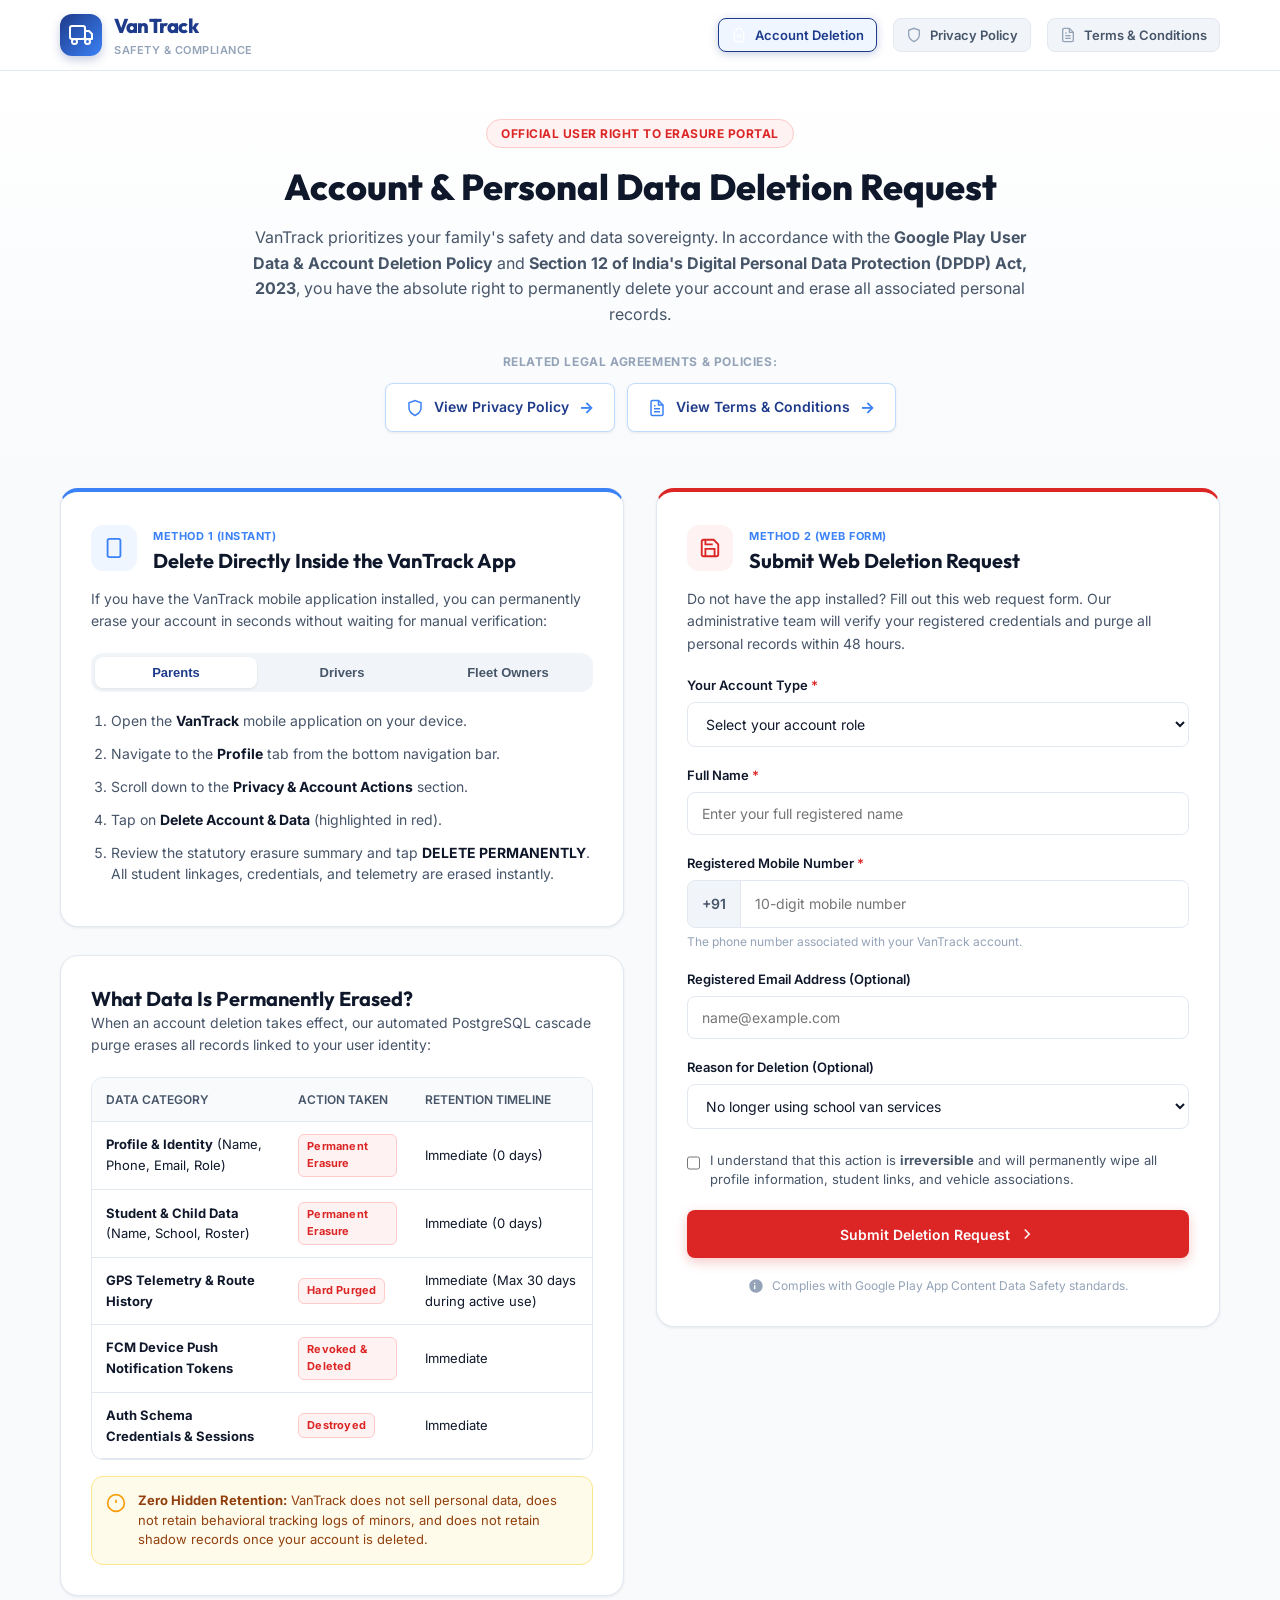
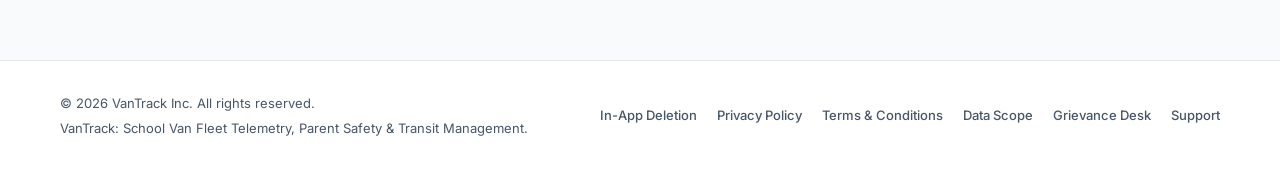
==== commit 2892a47b: "Add Supabase Storage dynamic policy loader and root index redirect" ====
--- a/index.html
+++ b/index.html
@@ -2,388 +2,14 @@
 <html lang="en">
 <head>
   <meta charset="UTF-8">
+  <meta http-equiv="refresh" content="0; url=account_deletion.html">
   <meta name="viewport" content="width=device-width, initial-scale=1.0">
-  <title>Account & Data Deletion | VanTrack Official Portal</title>
-  <meta name="description" content="Official account and personal data deletion portal for the VanTrack mobile application. Request erasure under Google Play Store policy and India DPDP Act 2023.">
-  <meta name="robots" content="index, follow">
-  
-  <!-- Google Fonts: Outfit & Inter -->
-  <link rel="preconnect" href="https://fonts.googleapis.com">
-  <link rel="preconnect" href="https://fonts.gstatic.com" crossorigin>
-  <link href="https://fonts.googleapis.com/css2?family=Inter:wght@400;500;600;700&family=Outfit:wght@500;600;700;800&display=swap" rel="stylesheet">
-  
-  <!-- Stylesheet -->
-  <link rel="stylesheet" href="styles.css">
+  <title>VanTrack Safety & Legal Portal</title>
+  <script>
+    window.location.replace("account_deletion.html");
+  </script>
 </head>
-<body>
-  <!-- Header / Navigation -->
-  <header class="site-header">
-    <div class="container header-container">
-      <div class="brand">
-        <div class="brand-icon">
-          <svg viewBox="0 0 24 24" width="24" height="24" fill="none" stroke="currentColor" stroke-width="2" stroke-linecap="round" stroke-linejoin="round">
-            <rect x="1" y="3" width="15" height="13" rx="2"></rect>
-            <polygon points="16 8 20 8 23 11 23 16 16 16 16 8"></polygon>
-            <circle cx="5.5" cy="18.5" r="2.5"></circle>
-            <circle cx="18.5" cy="18.5" r="2.5"></circle>
-          </svg>
-        </div>
-        <div class="brand-text">
-          <span class="brand-title">VanTrack</span>
-          <span class="brand-badge">Safety & Compliance</span>
-        </div>
-      </div>
-      <nav class="header-nav" aria-label="Main Navigation">
-        <a href="index.html" class="header-link active">
-          <svg viewBox="0 0 24 24" width="16" height="16" fill="none" stroke="currentColor" stroke-width="2">
-            <path d="M19 6v14a2 2 0 0 1-2 2H7a2 2 0 0 1-2-2V6m3 0V4a2 2 0 0 1 2-2h4a2 2 0 0 1 2 2v2"></path>
-            <line x1="10" y1="11" x2="10" y2="17"></line>
-            <line x1="14" y1="11" x2="14" y2="17"></line>
-          </svg>
-          <span>Account Deletion</span>
-        </a>
-        <a href="privacy_policy.html" class="header-link">
-          <svg viewBox="0 0 24 24" width="16" height="16" fill="none" stroke="currentColor" stroke-width="2">
-            <path d="M12 22s8-4 8-10V5l-8-3-8 3v7c0 6 8 10 8 10z"></path>
-          </svg>
-          <span>Privacy Policy</span>
-        </a>
-        <a href="terms_conditions.html" class="header-link">
-          <svg viewBox="0 0 24 24" width="16" height="16" fill="none" stroke="currentColor" stroke-width="2">
-            <path d="M14 2H6a2 2 0 0 0-2 2v16a2 2 0 0 0 2 2h12a2 2 0 0 0 2-2V8z"></path>
-            <polyline points="14 2 14 8 20 8"></polyline>
-            <line x1="16" y1="13" x2="8" y2="13"></line>
-            <line x1="16" y1="17" x2="8" y2="17"></line>
-            <polyline points="10 9 9 9 8 9"></polyline>
-          </svg>
-          <span>Terms &amp; Conditions</span>
-        </a>
-      </nav>
-      <div class="header-status">
-        <span class="status-indicator"></span>
-        <span class="status-label">Google Play Verified & DPDP 2023 Compliant</span>
-      </div>
-    </div>
-  </header>
-
-  <!-- Hero Section -->
-  <main>
-    <section class="hero-section">
-      <div class="container hero-container">
-        <div class="hero-tag">Official User Right to Erasure Portal</div>
-        <h1 class="hero-title">Account & Personal Data Deletion Request</h1>
-        <p class="hero-subtitle">
-          VanTrack prioritizes your family's safety and data sovereignty. In accordance with the 
-          <strong>Google Play User Data & Account Deletion Policy</strong> and <strong>Section 12 of India's Digital Personal Data Protection (DPDP) Act, 2023</strong>, 
-          you have the absolute right to permanently delete your account and erase all associated personal records.
-        </p>
-
-        <!-- Clearly Visible Policy Cross-Navigation Buttons -->
-        <div class="page-quick-nav">
-          <span class="quick-nav-label">Related Legal Agreements & Policies:</span>
-          <div class="quick-nav-buttons">
-            <a href="privacy_policy.html" class="btn-policy-quick">
-              <svg viewBox="0 0 24 24" width="18" height="18" fill="none" stroke="currentColor" stroke-width="2">
-                <path d="M12 22s8-4 8-10V5l-8-3-8 3v7c0 6 8 10 8 10z"></path>
-              </svg>
-              <span>View Privacy Policy</span>
-              <span class="quick-arrow">&rarr;</span>
-            </a>
-            <a href="terms_conditions.html" class="btn-policy-quick">
-              <svg viewBox="0 0 24 24" width="18" height="18" fill="none" stroke="currentColor" stroke-width="2">
-                <path d="M14 2H6a2 2 0 0 0-2 2v16a2 2 0 0 0 2 2h12a2 2 0 0 0 2-2V8z"></path>
-                <polyline points="14 2 14 8 20 8"></polyline>
-                <line x1="16" y1="13" x2="8" y2="13"></line>
-                <line x1="16" y1="17" x2="8" y2="17"></line>
-                <polyline points="10 9 9 9 8 9"></polyline>
-              </svg>
-              <span>View Terms &amp; Conditions</span>
-              <span class="quick-arrow">&rarr;</span>
-            </a>
-          </div>
-        </div>
-      </div>
-    </section>
-
-    <!-- Content Grid -->
-    <div class="container main-content-grid">
-      
-      <!-- Left Column: Options & Instructions -->
-      <div class="info-column">
-        
-        <!-- Method 1: Instant In-App Deletion -->
-        <article class="card highlight-card" id="in-app-instructions">
-          <div class="card-header">
-            <div class="card-icon in-app-icon">
-              <svg viewBox="0 0 24 24" width="22" height="22" fill="none" stroke="currentColor" stroke-width="2">
-                <rect x="5" y="2" width="14" height="20" rx="2" ry="2"></rect>
-                <line x1="12" y1="18" x2="12.01" y2="18"></line>
-              </svg>
-            </div>
-            <div>
-              <span class="step-badge">Method 1 (Instant)</span>
-              <h2 class="card-title">Delete Directly Inside the VanTrack App</h2>
-            </div>
-          </div>
-          <p class="card-description">
-            If you have the VanTrack mobile application installed, you can permanently erase your account in seconds without waiting for manual verification:
-          </p>
-
-          <!-- Role Selector Tabs -->
-          <div class="tabs-nav" role="tablist">
-            <button class="tab-btn active" id="tab-parent" data-target="guide-parent" role="tab">Parents</button>
-            <button class="tab-btn" id="tab-driver" data-target="guide-driver" role="tab">Drivers</button>
-            <button class="tab-btn" id="tab-owner" data-target="guide-owner" role="tab">Fleet Owners</button>
-          </div>
-
-          <!-- Guide Contents -->
-          <div class="guide-content active" id="guide-parent">
-            <ol class="step-list">
-              <li>Open the <strong>VanTrack</strong> mobile application on your device.</li>
-              <li>Navigate to the <strong>Profile</strong> tab from the bottom navigation bar.</li>
-              <li>Scroll down to the <strong>Privacy & Account Actions</strong> section.</li>
-              <li>Tap on <strong>Delete Account & Data</strong> (highlighted in red).</li>
-              <li>Review the statutory erasure summary and tap <strong>DELETE PERMANENTLY</strong>. All student linkages, credentials, and telemetry are erased instantly.</li>
-            </ol>
-          </div>
-
-          <div class="guide-content" id="guide-driver">
-            <ol class="step-list">
-              <li>Open the <strong>VanTrack Driver App</strong>.</li>
-              <li>From the top-right menu or dashboard header, tap on <strong>Account Settings</strong>.</li>
-              <li>Scroll to the <strong>Privacy & 30-Day Purge Policy</strong> section.</li>
-              <li>Select <strong>Delete Account</strong> and confirm the prompt. Your driver license credentials, route linkages, and live telemetry stop and purge immediately.</li>
-            </ol>
-          </div>
-
-          <div class="guide-content" id="guide-owner">
-            <ol class="step-list">
-              <li>Open the <strong>VanTrack Fleet Portal</strong> app.</li>
-              <li>Open your <strong>Fleet Profile & Settings</strong>.</li>
-              <li>Scroll to the <strong>Privacy & Account Actions</strong> card.</li>
-              <li>Tap <strong>Delete Account & Records</strong> and confirm. Fleet roster associations, invitations, and company data will be permanently wiped.</li>
-            </ol>
-          </div>
-        </article>
-
-        <!-- Data Deletion Scope Details -->
-        <article class="card" id="data-scope-card">
-          <h2 class="card-title">What Data Is Permanently Erased?</h2>
-          <p class="card-description">When an account deletion takes effect, our automated PostgreSQL cascade purge erases all records linked to your user identity:</p>
-          
-          <div class="table-wrapper">
-            <table class="data-table">
-              <thead>
-                <tr>
-                  <th>Data Category</th>
-                  <th>Action Taken</th>
-                  <th>Retention Timeline</th>
-                </tr>
-              </thead>
-              <tbody>
-                <tr>
-                  <td><strong>Profile & Identity</strong> (Name, Phone, Email, Role)</td>
-                  <td><span class="badge badge-purge">Permanent Erasure</span></td>
-                  <td>Immediate (0 days)</td>
-                </tr>
-                <tr>
-                  <td><strong>Student & Child Data</strong> (Name, School, Roster)</td>
-                  <td><span class="badge badge-purge">Permanent Erasure</span></td>
-                  <td>Immediate (0 days)</td>
-                </tr>
-                <tr>
-                  <td><strong>GPS Telemetry & Route History</strong></td>
-                  <td><span class="badge badge-purge">Hard Purged</span></td>
-                  <td>Immediate (Max 30 days during active use)</td>
-                </tr>
-                <tr>
-                  <td><strong>FCM Device Push Notification Tokens</strong></td>
-                  <td><span class="badge badge-purge">Revoked & Deleted</span></td>
-                  <td>Immediate</td>
-                </tr>
-                <tr>
-                  <td><strong>Auth Schema Credentials & Sessions</strong></td>
-                  <td><span class="badge badge-purge">Destroyed</span></td>
-                  <td>Immediate</td>
-                </tr>
-              </tbody>
-            </table>
-          </div>
-          <div class="alert-box">
-            <svg viewBox="0 0 24 24" width="20" height="20" fill="none" stroke="currentColor" stroke-width="2">
-              <circle cx="12" cy="12" r="10"></circle>
-              <line x1="12" y1="8" x2="12" y2="12"></line>
-              <line x1="12" y1="16" x2="12.01" y2="16"></line>
-            </svg>
-            <div>
-              <strong>Zero Hidden Retention:</strong> VanTrack does not sell personal data, does not retain behavioral tracking logs of minors, and does not retain shadow records once your account is deleted.
-            </div>
-          </div>
-        </article>
-
-        <!-- DPDP & Statutory Grievance -->
-        <article class="card" id="grievance-card">
-          <h2 class="card-title">Statutory Grievance Redressal (India DPDP Act)</h2>
-          <p class="card-description">If you have any queries or face any issues executing your Right to Erasure, our designated statutory Grievance Officers are available under the Information Technology Rules, 2021 & DPDP Act, 2023:</p>
-          <div class="contact-grid">
-            <div class="contact-box">
-              <span class="contact-role">Primary Grievance Officer</span>
-              <span class="contact-value"><a href="mailto:grievance@vantrack.in">grievance@vantrack.in</a></span>
-              <span class="contact-sla">24h Acknowledgment &bull; 15-day resolution</span>
-            </div>
-            <div class="contact-box">
-              <span class="contact-role">Data Protection Operations</span>
-              <span class="contact-value"><a href="mailto:hostelhome@gmail.com">hostelhome@gmail.com</a></span>
-              <span class="contact-sla">Direct Statutory Escalation</span>
-            </div>
-          </div>
-        </article>
-      </div>
-
-      <!-- Right Column: Web Deletion Request Form -->
-      <div class="form-column">
-        <article class="card form-card" id="web-request-card">
-          <div class="card-header">
-            <div class="card-icon web-icon">
-              <svg viewBox="0 0 24 24" width="22" height="22" fill="none" stroke="currentColor" stroke-width="2">
-                <path d="M19 21H5a2 2 0 0 1-2-2V5a2 2 0 0 1 2-2h11l5 5v11a2 2 0 0 1-2 2z"></path>
-                <polyline points="17 21 17 13 7 13 7 21"></polyline>
-                <polyline points="7 3 7 8 15 8"></polyline>
-              </svg>
-            </div>
-            <div>
-              <span class="step-badge">Method 2 (Web Form)</span>
-              <h2 class="card-title">Submit Web Deletion Request</h2>
-            </div>
-          </div>
-          <p class="card-description">
-            Do not have the app installed? Fill out this web request form. Our administrative team will verify your registered credentials and purge all personal records within 48 hours.
-          </p>
-
-          <form id="deletion-form" novalidate>
-            <!-- User Role Selection -->
-            <div class="form-group">
-              <label for="user-role" class="form-label">Your Account Type <span class="required">*</span></label>
-              <select id="user-role" class="form-control" required>
-                <option value="" disabled selected>Select your account role</option>
-                <option value="Parent / Guardian">Parent / Guardian</option>
-                <option value="School Van Driver">School Van Driver</option>
-                <option value="Fleet / Van Owner">Fleet / Van Owner</option>
-              </select>
-            </div>
-
-            <!-- Full Name -->
-            <div class="form-group">
-              <label for="user-name" class="form-label">Full Name <span class="required">*</span></label>
-              <input type="text" id="user-name" class="form-control" placeholder="Enter your full registered name" required>
-            </div>
-
-            <!-- Registered Phone Number -->
-            <div class="form-group">
-              <label for="user-phone" class="form-label">Registered Mobile Number <span class="required">*</span></label>
-              <div class="input-with-prefix">
-                <span class="prefix">+91</span>
-                <input type="tel" id="user-phone" class="form-control" placeholder="10-digit mobile number" pattern="[0-9]{10}" required>
-              </div>
-              <span class="form-hint">The phone number associated with your VanTrack account.</span>
-            </div>
-
-            <!-- Registered Email -->
-            <div class="form-group">
-              <label for="user-email" class="form-label">Registered Email Address (Optional)</label>
-              <input type="email" id="user-email" class="form-control" placeholder="name@example.com">
-            </div>
-
-            <!-- Reason for Deletion -->
-            <div class="form-group">
-              <label for="deletion-reason" class="form-label">Reason for Deletion (Optional)</label>
-              <select id="deletion-reason" class="form-control">
-                <option value="No longer using school van services">No longer using school van services</option>
-                <option value="Child graduated or changed school">Child graduated or changed school</option>
-                <option value="Privacy / Data concerns">Privacy / Data concerns</option>
-                <option value="Driver / Owner changed fleet">Driver / Owner changed fleet</option>
-                <option value="Other">Other</option>
-              </select>
-            </div>
-
-            <!-- Confirmation Checkbox -->
-            <div class="form-checkbox-group">
-              <input type="checkbox" id="confirm-deletion" class="form-checkbox" required>
-              <label for="confirm-deletion" class="checkbox-label">
-                I understand that this action is <strong>irreversible</strong> and will permanently wipe all profile information, student links, and vehicle associations.
-              </label>
-            </div>
-
-            <!-- Submit Button -->
-            <button type="submit" id="submit-btn" class="btn btn-delete">
-              <span class="btn-text">Submit Deletion Request</span>
-              <svg viewBox="0 0 24 24" width="18" height="18" fill="none" stroke="currentColor" stroke-width="2">
-                <polyline points="9 18 15 12 9 6"></polyline>
-              </svg>
-            </button>
-          </form>
-
-          <div class="google-policy-footer">
-            <svg viewBox="0 0 24 24" width="16" height="16" fill="currentColor">
-              <path d="M12 2C6.48 2 2 6.48 2 12s4.48 10 10 10 10-4.48 10-10S17.52 2 12 2zm-1 15h-2v-6h2v6zm0-8h-2V7h2v2z"/>
-            </svg>
-            <span>Complies with Google Play App Content Data Safety standards.</span>
-          </div>
-        </article>
-      </div>
-
-    </div>
-  </main>
-
-  <!-- Submission Confirmation Modal -->
-  <div class="modal-backdrop" id="confirmation-modal" aria-hidden="true" role="dialog">
-    <div class="modal-card">
-      <div class="modal-header">
-        <div class="modal-icon-success">
-          <svg viewBox="0 0 24 24" width="28" height="28" fill="none" stroke="currentColor" stroke-width="2.5">
-            <polyline points="20 6 9 17 4 12"></polyline>
-          </svg>
-        </div>
-        <h3 class="modal-title">Deletion Request Prepared</h3>
-      </div>
-      <div class="modal-body">
-        <p>Your official request has been generated with Reference ID:</p>
-        <div class="ticket-id-badge" id="modal-ticket-id">VT-DEL-000000</div>
-        
-        <div class="modal-details" id="modal-summary-content">
-          <!-- Populated by script.js -->
-        </div>
-
-        <p class="modal-instructions">
-          To complete your verified identity check, tap the button below to dispatch this pre-filled request directly to our Data Protection & Grievance desk.
-        </p>
-      </div>
-      <div class="modal-actions">
-        <button type="button" class="btn btn-secondary" id="modal-copy-btn">Copy Details</button>
-        <a href="#" class="btn btn-primary" id="modal-email-btn">Dispatch via Email</a>
-      </div>
-    </div>
-  </div>
-
-  <!-- Footer -->
-  <footer class="site-footer">
-    <div class="container footer-container">
-      <div class="footer-left">
-        <p>&copy; 2026 VanTrack Inc. All rights reserved.</p>
-        <p class="footer-note">VanTrack: School Van Fleet Telemetry, Parent Safety & Transit Management.</p>
-      </div>
-      <div class="footer-links">
-        <a href="#in-app-instructions">In-App Deletion</a>
-        <a href="privacy_policy.html">Privacy Policy</a>
-        <a href="terms_conditions.html">Terms & Conditions</a>
-        <a href="#data-scope-card">Data Scope</a>
-        <a href="mailto:grievance@vantrack.in">Grievance Desk</a>
-        <a href="mailto:support@vantrack.in">Support</a>
-      </div>
-    </div>
-  </footer>
-
-  <!-- Script -->
-  <script src="script.js"></script>
+<body style="font-family: system-ui, sans-serif; display: flex; align-items: center; justify-content: center; height: 100vh; margin: 0; background: #0B0F19; color: #F1F5F9;">
+  <p>Redirecting to <a href="account_deletion.html" style="color: #60A5FA;">VanTrack Safety & Compliance Portal</a>...</p>
 </body>
 </html>
